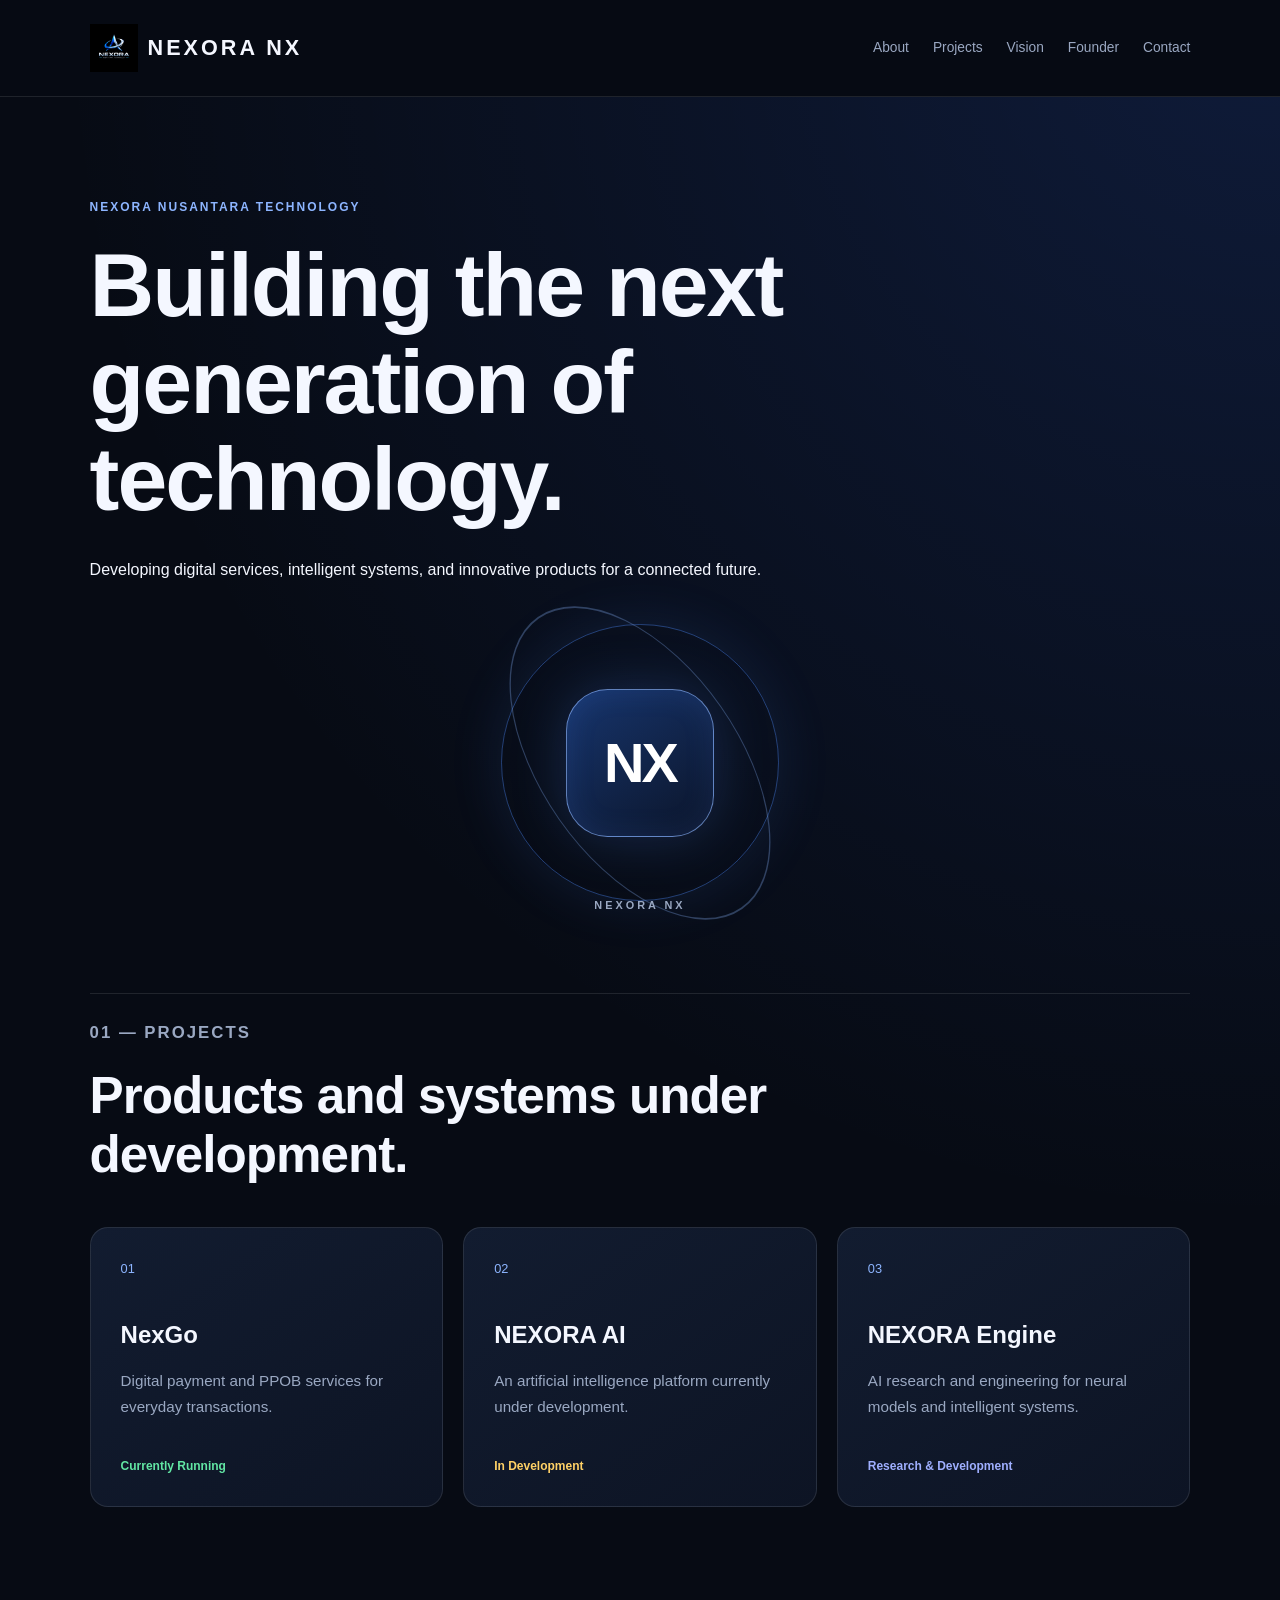
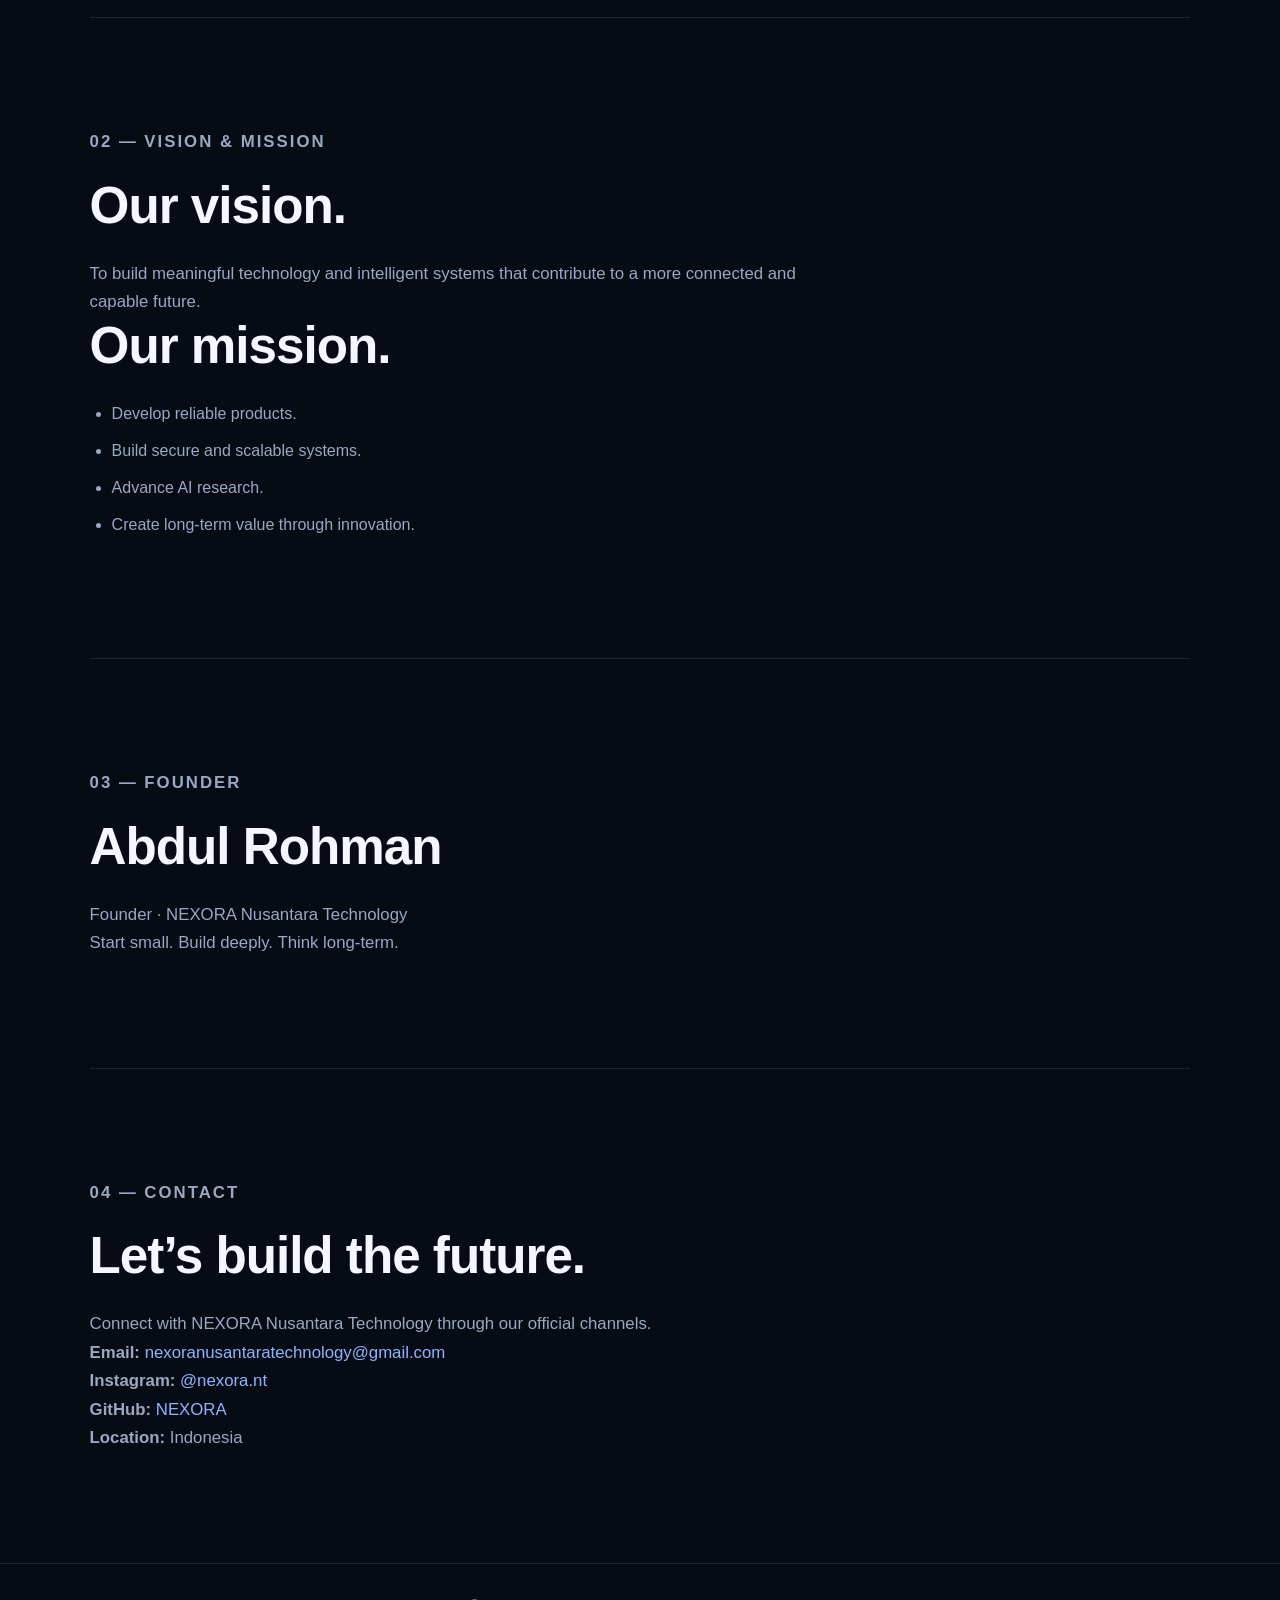
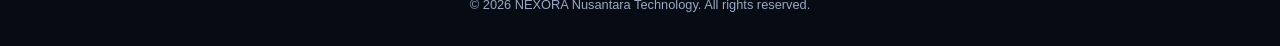
==== index.html @ 1d0deb14 "Initial NEXORA company website" ====
<!DOCTYPE html>
<html lang="en">
<head>
  <meta charset="UTF-8">
  <meta name="viewport" content="width=device-width, initial-scale=1.0">

  <title>NEXORA NX — Nusantara Technology</title>

  <meta
    name="description"
    content="NEXORA Nusantara Technology — Digital Solutions & Technology."
  >

  <link rel="stylesheet" href="style.css?v=nx-animation-test">
</head>

<body>

  <header>
    <nav class="navbar">

<div class="brand">
  <img src="nexora-brand.jpg" alt="NEXORA" class="brand-logo">
  <span>NEXORA NX</span>
</div>
      <div class="nav-links">
        <a href="#about">About</a>
        <a href="#projects">Projects</a>
        <a href="#vision">Vision</a>
        <a href="#founder">Founder</a>
        <a href="#contact">Contact</a>
      </div>
    </nav>
  </header>


  <main>

    <section id="about" class="hero">
      <p class="section-label">NEXORA NUSANTARA TECHNOLOGY</p>

      <h1>
        Building the next generation
        of technology.
      </h1>

      <p>
        Developing digital services, intelligent systems,
        and innovative products for a connected future.
      </p>

      <div class="nx-orbit" aria-label="NEXORA NX">
        <div class="orbit-ring orbit-ring-one"></div>
        <div class="orbit-ring orbit-ring-two"></div>
        <div class="orbit-core">NX</div>
        <span class="orbit-label">NEXORA NX</span>
      </div>
    </section>


    <section id="projects" class="section">

      <p class="section-label">01 — PROJECTS</p>

      <h2>Products and systems under development.</h2>

      <div class="project-grid">

          <a class="project-card" href="pay.html">
          <span class="project-number">01</span>

          <h3>NexGo</h3>

          <p>
            Digital payment and PPOB services for everyday transactions.
          </p>

          <span class="status active">
            Currently Running
          </span>
          </a>

        <a class="project-card" href="ai.html">
          <span class="project-number">02</span>

          <h3>NEXORA AI</h3>

          <p>
            An artificial intelligence platform currently under development.
          </p>

          <span class="status development">
            In Development
          </span>
        </a>


        <a class="project-card" href="engine.html">
          <span class="project-number">03</span>

          <h3>NEXORA Engine</h3>

          <p>
            AI research and engineering for neural models
            and intelligent systems.
          </p>

          <span class="status research">
            Research & Development
          </span>
        </a>

      </div>
    </section>


    <section id="vision" class="section">

      <p class="section-label">02 — VISION & MISSION</p>

      <h2>Our vision.</h2>

      <p>
        To build meaningful technology and intelligent systems that
        contribute to a more connected and capable future.
      </p>

      <h2>Our mission.</h2>

      <ul>
        <li>Develop reliable products.</li>
        <li>Build secure and scalable systems.</li>
        <li>Advance AI research.</li>
        <li>Create long-term value through innovation.</li>
      </ul>

    </section>


    <section id="founder" class="section">

      <p class="section-label">03 — FOUNDER</p>

      <h2>Abdul Rohman</h2>

      <p>
        Founder · NEXORA Nusantara Technology
      </p>

      <p>
        Start small. Build deeply. Think long-term.
      </p>

    </section>


    <section id="contact" class="section">

      <p class="section-label">04 — CONTACT</p>

      <h2>Let’s build the future.</h2>

      <p>
        Connect with NEXORA Nusantara Technology
        through our official channels.
      </p>

      <div class="contact-list">

        <p>
          <strong>Email:</strong>
          <a href="mailto:nexoranusantaratechnology@gmail.com">
            nexoranusantaratechnology@gmail.com
          </a>
        </p>

        <p>
          <strong>Instagram:</strong>
          <a
            href="https://www.instagram.com/nexora.nt/"
            target="_blank"
            rel="noopener noreferrer"
          >
            @nexora.nt
          </a>
        </p>

        <p>
          <strong>GitHub:</strong>
          <a
            href="https://github.com/nexoraidn/Nexora"
            target="_blank"
            rel="noopener noreferrer"
          >
            NEXORA
          </a>
        </p>

        <p>
          <strong>Location:</strong>
          Indonesia
        </p>

      </div>

    </section>

  </main>


  <footer>

    <p>
      © <span id="year"></span>
      NEXORA Nusantara Technology.
      All rights reserved.
    </p>

  </footer>


  <script src="script.js"></script>

</body>
</html>
---- style.css ----
:root {
  --bg: #070b14;
  --surface: #0d1424;
  --surface-light: #121c30;
  --text: #f4f7ff;
  --muted: #9aa8c2;
  --line: rgba(255, 255, 255, 0.1);
  --blue: #4f8cff;
  --blue-light: #8db5ff;
}

* {
  margin: 0;
  padding: 0;
  box-sizing: border-box;
}

html {
  scroll-behavior: smooth;
}

body {
  background:
    radial-gradient(circle at top right, rgba(55, 112, 255, 0.16), transparent 35%),
    var(--bg);
  color: var(--text);
  font-family: Arial, Helvetica, sans-serif;
  line-height: 1.7;
}

a {
  color: inherit;
  text-decoration: none;
}

.navbar {
  width: 100%;
  padding: 24px 7%;
  display: flex;
  align-items: center;
  justify-content: space-between;
  gap: 24px;
  border-bottom: 1px solid var(--line);
  position: sticky;
  top: 0;
  z-index: 10;
  background: rgba(7, 11, 20, 0.88);
  backdrop-filter: blur(16px);
}

.logo {
  font-size: 1.5rem;
  font-weight: 800;
  letter-spacing: 2px;
}

.logo span {
  color: var(--blue);
}

nav {
  display: flex;
  flex-wrap: wrap;
  justify-content: flex-end;
  gap: 22px;
}

nav a {
  color: var(--muted);
  font-size: 0.9rem;
  transition: 0.3s ease;
}

nav a:hover {
  color: var(--text);
}

main {
  width: min(1120px, 86%);
  margin: auto;
}

.hero {
  min-height: 78vh;
  display: flex;
  flex-direction: column;
  justify-content: center;
  padding: 100px 0;
}

.eyebrow,
.section-label {
  color: var(--blue-light);
  font-size: 0.75rem;
  font-weight: 700;
  letter-spacing: 2px;
  margin-bottom: 20px;
}

.hero h1 {
  max-width: 850px;
  font-size: clamp(2.7rem, 7vw, 5.8rem);
  line-height: 1.08;
  letter-spacing: -2px;
  margin-bottom: 28px;
}

.hero-text {
  max-width: 620px;
  color: var(--muted);
  font-size: 1.15rem;
  margin-bottom: 34px;
}

.hero-actions {
  display: flex;
  flex-wrap: wrap;
  gap: 14px;
}

.button {
  display: inline-block;
  padding: 13px 22px;
  border-radius: 8px;
  font-weight: 700;
  font-size: 0.9rem;
  transition: 0.3s ease;
}

.button.primary {
  background: var(--blue);
  color: white;
}

.button.primary:hover {
  background: #75a5ff;
  transform: translateY(-2px);
}

.button.secondary {
  border: 1px solid var(--line);
  color: var(--text);
}

.button.secondary:hover {
  border-color: var(--blue);
  transform: translateY(-2px);
}

.section {
  padding: 110px 0;
  border-top: 1px solid var(--line);
}

.section h2 {
  max-width: 800px;
  font-size: clamp(2rem, 4vw, 3.5rem);
  line-height: 1.15;
  letter-spacing: -1px;
  margin-bottom: 24px;
}

.section p {
  max-width: 760px;
  color: var(--muted);
  font-size: 1.05rem;
}

.project-grid {
  display: grid;
  grid-template-columns: repeat(3, 1fr);
  gap: 20px;
  margin-top: 42px;
}

.project-card {
  background: linear-gradient(145deg, var(--surface-light), var(--surface));
  border: 1px solid var(--line);
  border-radius: 14px;
  padding: 30px;
  min-height: 280px;
  display: flex;
  flex-direction: column;
  transition: 0.3s ease;
}

.project-card:hover {
  transform: translateY(-6px);
  border-color: rgba(79, 140, 255, 0.65);
}

.project-number {
  color: var(--blue-light);
  font-size: 0.8rem;
  margin-bottom: 35px;
}

.project-card h3 {
  font-size: 1.5rem;
  margin-bottom: 12px;
}

.project-card p {
  font-size: 0.95rem;
  margin-bottom: 24px;
}

.status {
  margin-top: auto;
  font-size: 0.75rem;
  font-weight: 700;
}

.status.active {
  color: #62e6a4;
}

.status.development {
  color: #ffd166;
}

.status.research {
  color: #9fafff;
}

ul {
  margin-top: 24px;
  padding-left: 22px;
  color: var(--muted);
}

li {
  margin-bottom: 10px;
}

footer {
  padding: 30px 7%;
  border-top: 1px solid var(--line);
  color: var(--muted);
  text-align: center;
  font-size: 0.8rem;
}

@media (max-width: 800px) {
  .navbar {
    align-items: flex-start;
    flex-direction: column;
  }

  nav {
    justify-content: flex-start;
    gap: 12px 18px;
  }

  .hero {
    min-height: auto;
    padding: 90px 0;
  }

  .project-grid {
    grid-template-columns: 1fr;
  }

  .section {
    padding: 80px 0;
  }
}

@media (max-width: 480px) {
  main {
    width: 88%;
  }

  .hero h1 {
    font-size: 2.65rem;
  }

  .hero-text {
    font-size: 1rem;
  }

  .button {
    width: 100%;
    text-align: center;
  }
}


/* NEXORA PREMIUM OVERRIDES */

header {
  position: sticky;
  top: 0;
  z-index: 100;
  background: rgba(7, 11, 20, 0.88);
  backdrop-filter: blur(16px);
}

.brand {
  display: flex;
  flex-direction: row;
  align-items: center;
  gap: 10px;
  color: var(--text);
  font-size: 1.35rem;
  font-weight: 900;
  letter-spacing: 3px;
  line-height: 1.15;
}

.brand-logo {
  width: 48px;
  height: 48px;
  object-fit: contain;
  flex-shrink: 0;
}

.nav-links {
  display: flex;
  flex-wrap: wrap;
  justify-content: flex-end;
  gap: 24px;
}

.nav-links a {
  position: relative;
  color: var(--muted);
  font-size: 0.86rem;
  transition: color 0.25s ease;
}

.nav-links a:hover {
  color: var(--text);
}

.nx-orbit {
  position: relative;
  width: min(330px, 75vw);
  aspect-ratio: 1;
  margin: 15px auto -35px;
  display: grid;
  place-items: center;
}

.orbit-ring {
  position: absolute;
  inset: 8%;
  border: 1px solid rgba(79, 140, 255, 0.4);
  border-radius: 50%;
}

.orbit-ring-one {
  box-shadow: 0 0 55px rgba(79, 140, 255, 0.12);
  animation: nxOrbitOne 18s linear infinite;
}

.orbit-ring-two {
  inset: 20%;
  border-color: rgba(141, 181, 255, 0.3);
  transform: rotate(55deg) scaleX(1.8);
  animation: nxOrbitTwo 12s linear infinite reverse;
}

.orbit-core {
  width: 45%;
  aspect-ratio: 1;
  display: grid;
  place-items: center;
  border: 1px solid rgba(141, 181, 255, 0.65);
  border-radius: 28%;
  background: linear-gradient(145deg, #17356d, #0b1428);
  box-shadow:
    0 0 55px rgba(79, 140, 255, 0.22),
    inset 0 0 30px rgba(79, 140, 255, 0.12);
  color: white;
  font-size: clamp(2rem, 6vw, 3.5rem);
  font-weight: 900;
  letter-spacing: -3px;
  animation: nxCorePulse 3.5s ease-in-out infinite;
}

@keyframes nxOrbitOne {
  from {
    transform: rotate(0deg);
  }
  to {
    transform: rotate(360deg);
  }
}

@keyframes nxOrbitTwo {
  from {
    transform: rotate(55deg) scaleX(1.8);
  }
  to {
    transform: rotate(415deg) scaleX(1.8);
  }
}

@keyframes nxCorePulse {
  0%, 100% {
    box-shadow:
      0 0 55px rgba(79, 140, 255, 0.22),
      inset 0 0 30px rgba(79, 140, 255, 0.12);
  }
  50% {
    box-shadow:
      0 0 75px rgba(79, 140, 255, 0.32),
      inset 0 0 35px rgba(79, 140, 255, 0.18);
  }
}

.orbit-label {
  position: absolute;
  bottom: 4%;
  color: var(--muted);
  font-size: 0.68rem;
  font-weight: 700;
  letter-spacing: 3px;
}

.project-card {
  border-radius: 18px;
  transition:
    transform 0.3s ease,
    border-color 0.3s ease,
    background 0.3s ease;
}

.project-card:hover {
  transform: translateY(-7px);
  border-color: rgba(79, 140, 255, 0.65);
  background: linear-gradient(145deg, #162744, #0b1220);
}

.contact-list a {
  color: var(--blue-light);
  overflow-wrap: anywhere;
}

@media (max-width: 800px) {
  .navbar {
    align-items: flex-start;
    flex-direction: column;
  }

  .nav-links {
    justify-content: flex-start;
    gap: 12px 18px;
  }

  .nx-orbit {
    margin-top: 30px;
  }
}

@media (max-width: 480px) {
  .brand {
    font-size: 1.2rem;
  }

  .nx-orbit {
    width: min(280px, 75vw);
  }
}


/* Tighten spacing around NX orbit only */
#projects {
  padding-top: 25px;
}
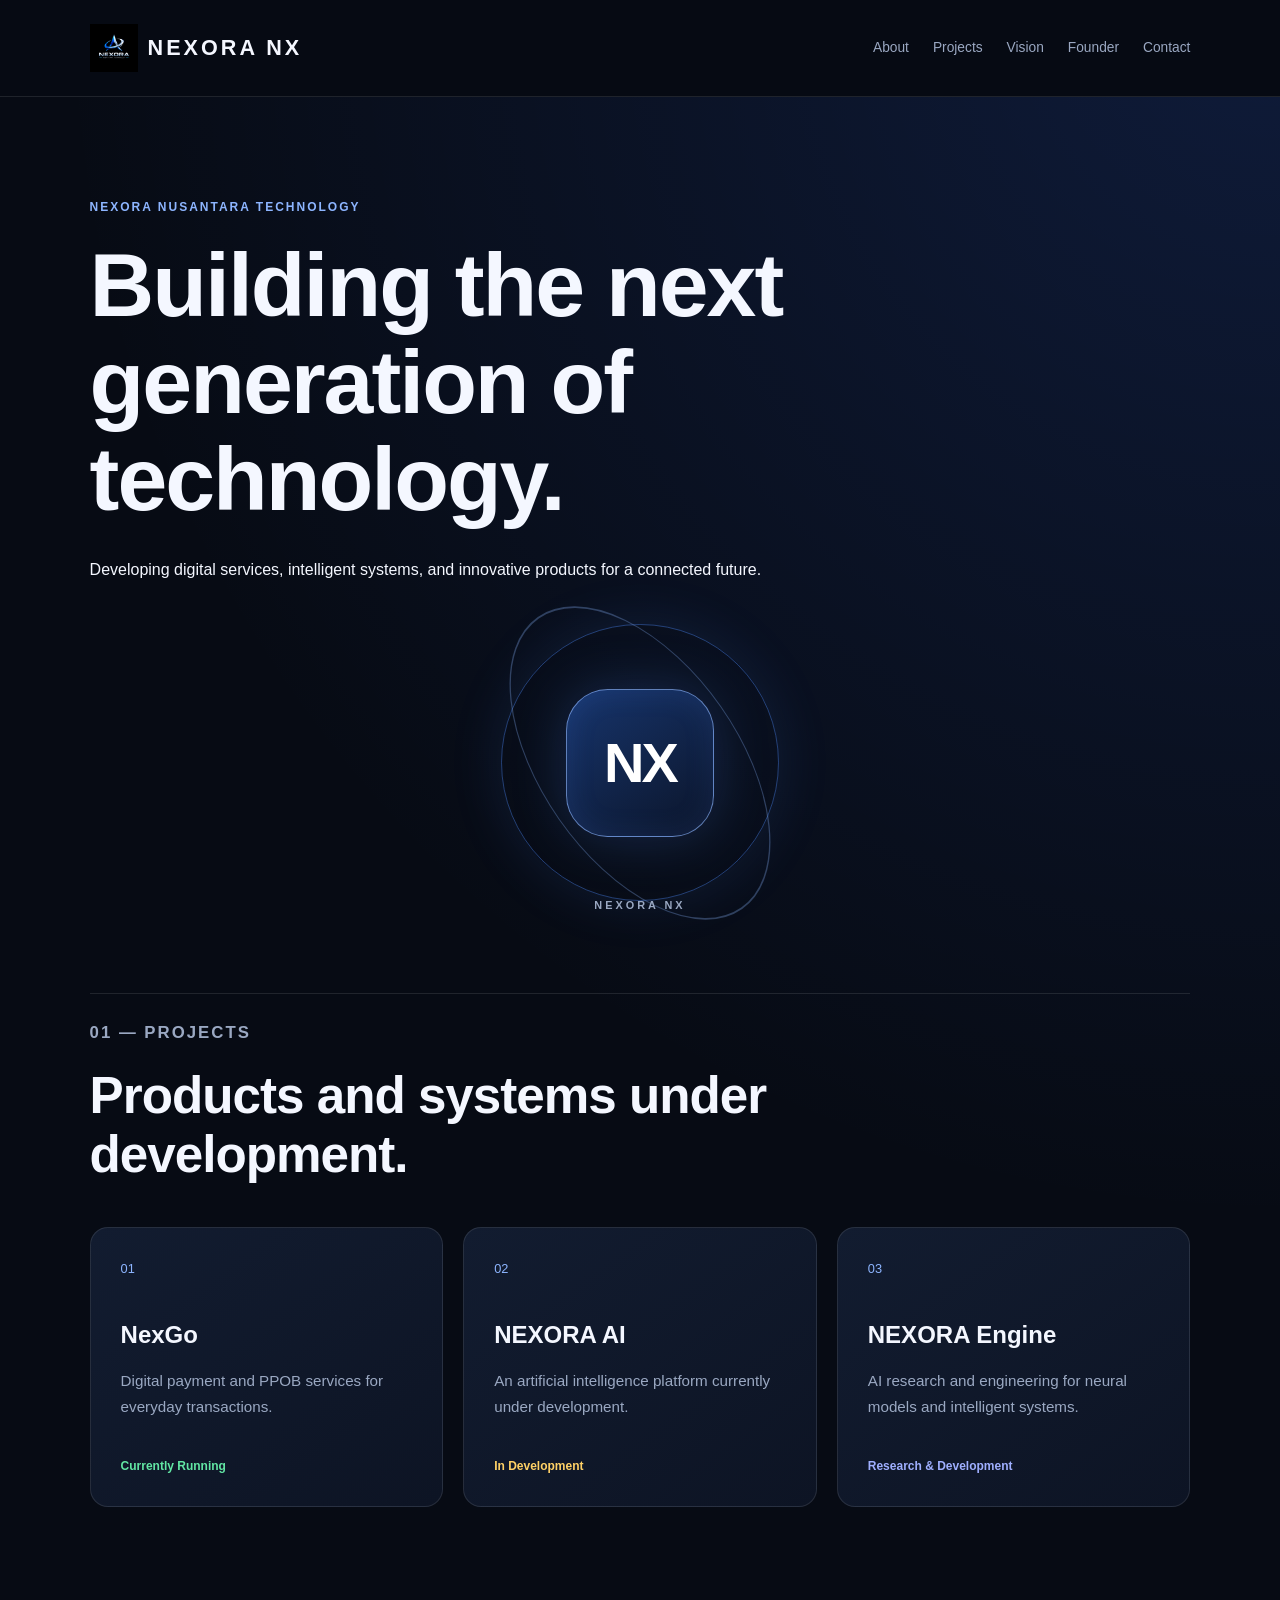
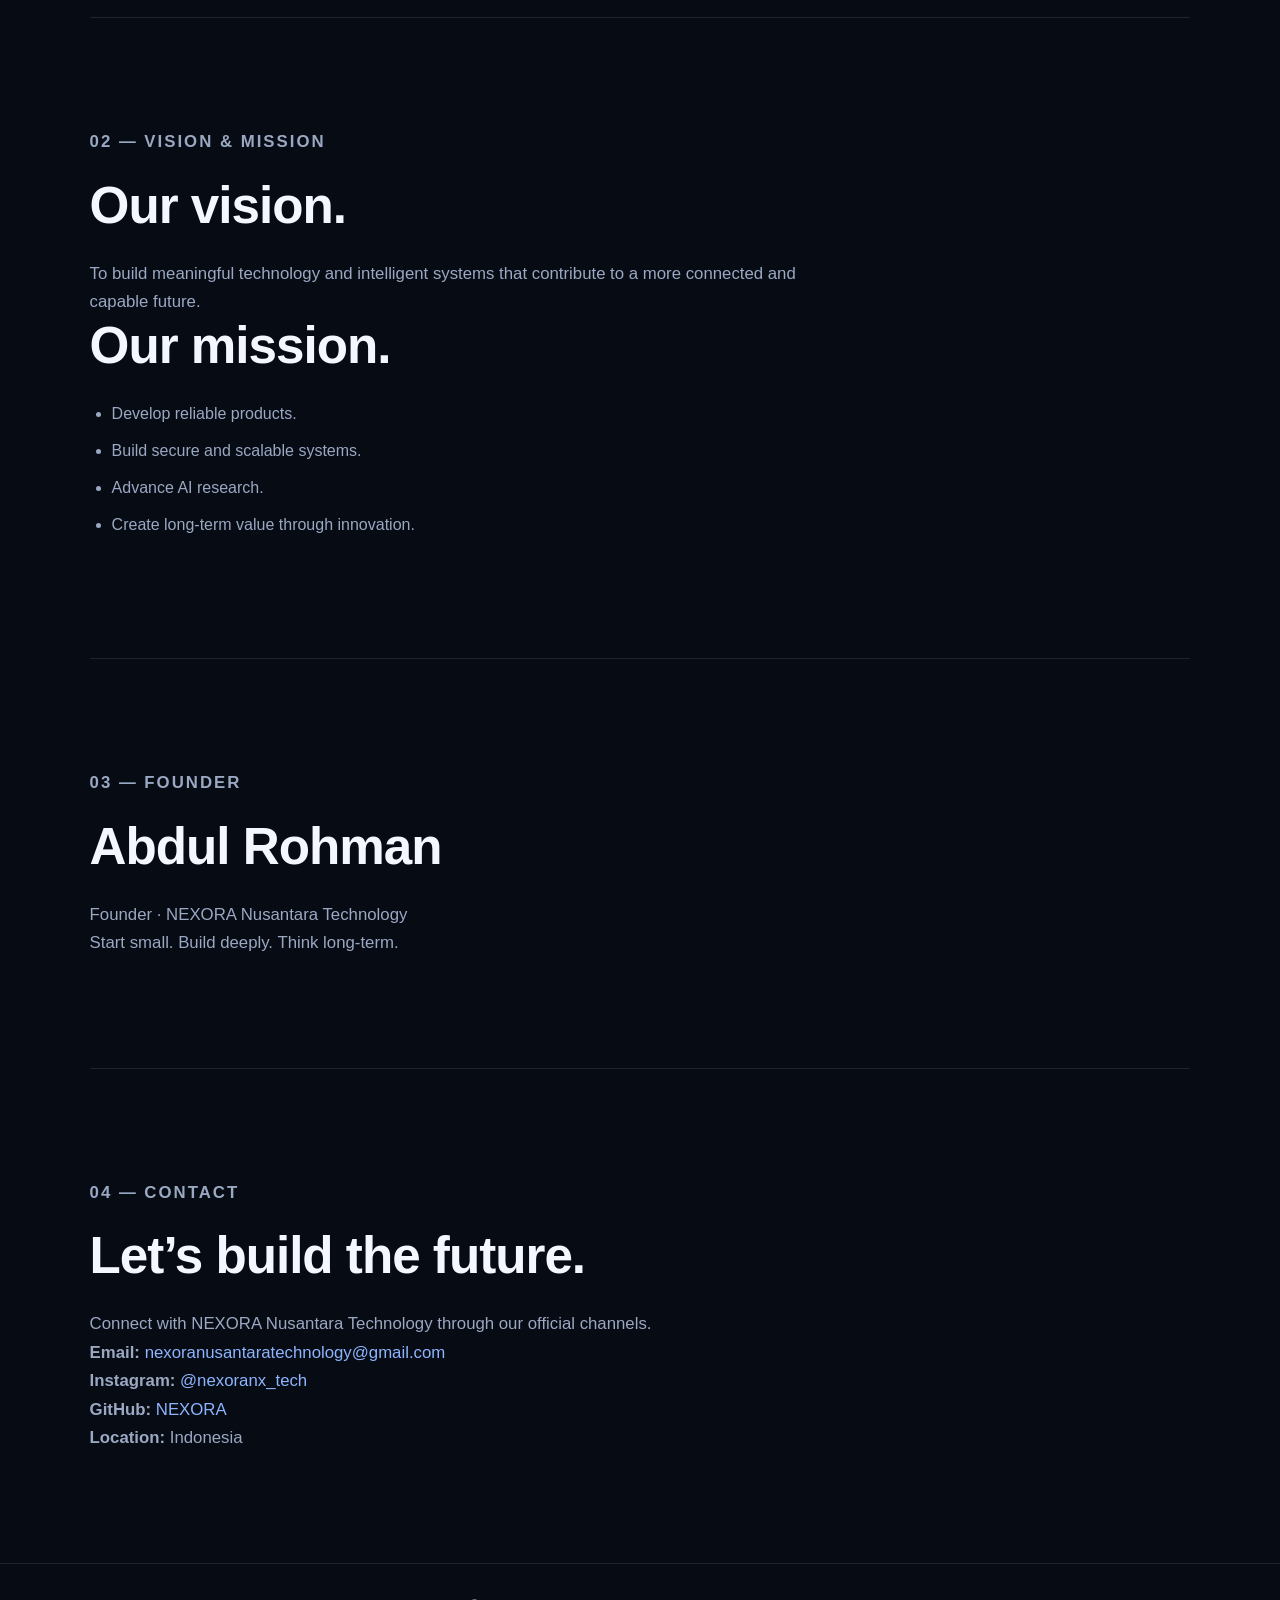
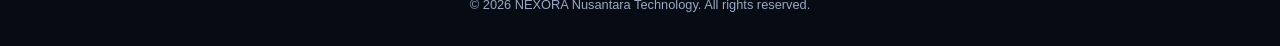
==== commit f7c6c849: "Update Instagram display name" ====
--- a/index.html
+++ b/index.html
@@ -177,11 +177,11 @@
         <p>
           <strong>Instagram:</strong>
           <a
-            href="https://www.instagram.com/nexora.nt/"
+            href="https://www.instagram.com/nexoranx_tech/"
             target="_blank"
             rel="noopener noreferrer"
           >
-            @nexora.nt
+            @nexoranx_tech
           </a>
         </p>
 
